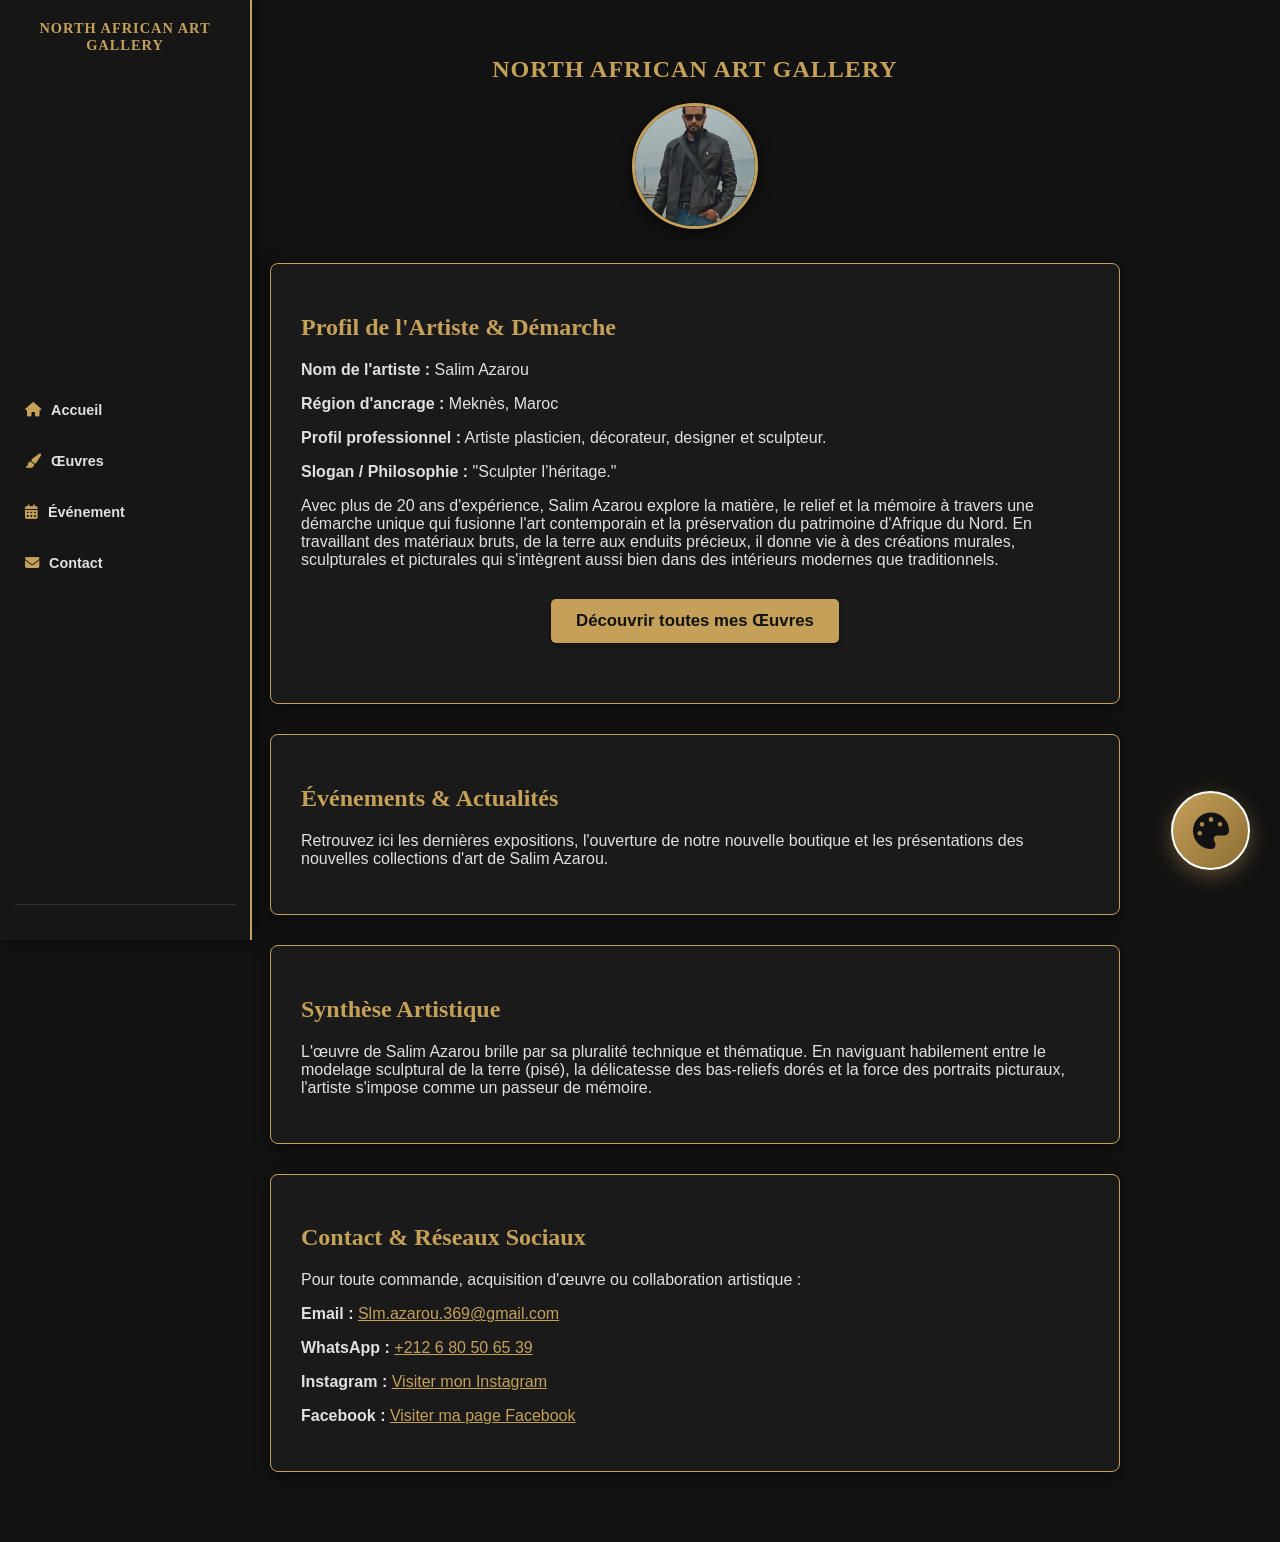
==== index.html @ 8466aedf "Change gallery name and restructure header Updated gallery name and modified header structure." ====
<!DOCTYPE html>
<html lang="fr">
<head>
    <meta charset="UTF-8">
    <meta name="viewport" content="width=device-width, initial-scale=1.0">
    <title>Salim Azarou | Artiste Plasticien & Sculpteur</title>
    <link rel="stylesheet" href="style.css">
    <link rel="stylesheet" href="https://cdnjs.cloudflare.com/ajax/libs/font-awesome/6.4.0/css/all.min.css">
</head>
<body>

    <!-- Barre de menu verticale à gauche -->
    <nav class="vertical-sidebar">
        <div class="sidebar-brand">NORTH AFRICAN ART GALLERY</div>
        <ul class="sidebar-menu">
            <li><a href="index.html"><i class="fa-solid fa-house"></i> Accueil</a></li>
            <li><a href="oeuvres.html"><i class="fa-solid fa-paintbrush"></i> Œuvres</a></li>
            <li><a href="#evenements"><i class="fa-solid fa-calendar-days"></i> Événement</a></li>
            <li><a href="#contact"><i class="fa-solid fa-envelope"></i> Contact</a></li>
        </ul>
        <div class="sidebar-lang">
            <div id="google_translate_element"></div>
        </div>
    </nav>

    <!-- Contenu Principal -->
    <main class="main-container">
        
        <!-- Titre et Photo de profil centrés en haut -->
        <header class="top-profile-header">
            <h1 class="gallery-title-top">NORTH AFRICAN ART GALLERY</h1>
            <div class="profile-photo-container">
                <img src="Screenshot_20260224-011704_Photos.jpg" alt="Salim Azarou">
            </div>
        </header>

        <section id="biographie">
            <h2>Profil de l'Artiste & Démarche</h2>
            <p><strong>Nom de l'artiste :</strong> Salim Azarou</p>
            <p><strong>Région d'ancrage :</strong> Meknès, Maroc</p>
            <p><strong>Profil professionnel :</strong> Artiste plasticien, décorateur, designer et sculpteur.</p>
            <p><strong>Slogan / Philosophie :</strong> "Sculpter l’héritage."</p>
            
            <p>Avec plus de 20 ans d'expérience, Salim Azarou explore la matière, le relief et la mémoire à travers une démarche unique qui fusionne l'art contemporain et la préservation du patrimoine d'Afrique du Nord. En travaillant des matériaux bruts, de la terre aux enduits précieux, il donne vie à des créations murales, sculpturales et picturales qui s'intègrent aussi bien dans des intérieurs modernes que traditionnels.</p>
            
            <div style="text-align: center; margin: 30px 0;">
                <a href="oeuvres.html" class="btn-gold">Découvrir toutes mes Œuvres</a>
            </div>
        </section>

        <section id="evenements">
            <h2>Événements & Actualités</h2>
            <p>Retrouvez ici les dernières expositions, l'ouverture de notre nouvelle boutique et les présentations des nouvelles collections d'art de Salim Azarou.</p>
        </section>

        <section id="synthese">
            <h2>Synthèse Artistique</h2>
            <p>L'œuvre de Salim Azarou brille par sa pluralité technique et thématique. En naviguant habilement entre le modelage sculptural de la terre (pisé), la délicatesse des bas-reliefs dorés et la force des portraits picturaux, l'artiste s'impose comme un passeur de mémoire.</p>
        </section>

        <section id="contact">
            <h2>Contact & Réseaux Sociaux</h2>
            <p>Pour toute commande, acquisition d'œuvre ou collaboration artistique :</p>
            <p><strong>Email :</strong> <a href="mailto:Slm.azarou.369@gmail.com">Slm.azarou.369@gmail.com</a></p>
            <p><strong>WhatsApp :</strong> <a href="https://wa.me/212680506539" target="_blank">+212 6 80 50 65 39</a></p>
            <p><strong>Instagram :</strong> <a href="https://www.instagram.com/north_african_art_gallery?igsh=MWZuMmRwcTVtdHl6aA==" target="_blank">Visiter mon Instagram</a></p>
            <p><strong>Facebook :</strong> <a href="https://www.facebook.com/share/192NMe3BD4/" target="_blank">Visiter ma page Facebook</a></p>
        </section>
    </main>

    <!-- Bouton Flottant Palette / Q-R en Bas à Droite -->
    <a href="https://telegram.org/dl" target="_blank" class="telegram-float" title="Questions / Réponses sur Telegram">
        <i class="fa-solid fa-palette"></i>
        <span class="telegram-tooltip">Q/R Direct</span>
    </a>

    <!-- Script de Traduction Automatique -->
    <script type="text/javascript">
        function googleTranslateElementInit() {
            new google.translate.TranslateElement({
                pageLanguage: 'fr',
                includedLanguages: 'fr,en,ar',
                layout: google.translate.TranslateElement.InlineLayout.SIMPLE
            }, 'google_translate_element');
        }
    </script>
    <script type="text/javascript" src="//translate.google.com/translate_a/element.js?cb=googleTranslateElementInit"></script>

</body>
</html>
---- style.css ----
/* Style général de base */
body {
    background-color: #121212;
    color: #e0e0e0;
    font-family: 'Segoe UI', Tahoma, Geneva, Verdana, sans-serif;
    margin: 0;
    padding: 0;
}

/* Barre de menu verticale à gauche */
.vertical-sidebar {
    position: fixed;
    top: 0;
    left: 0;
    width: 220px;
    height: 100vh;
    background-color: #161616;
    border-right: 2px solid #c5a059;
    padding: 20px 15px;
    display: flex;
    flex-direction: column;
    justify-content: space-between;
    z-index: 1000;
    box-shadow: 4px 0 15px rgba(0,0,0,0.5);
}

.sidebar-brand {
    color: #c5a059;
    font-size: 0.9em;
    font-weight: bold;
    font-family: 'Georgia', serif;
    text-align: center;
    margin-bottom: 30px;
    letter-spacing: 1px;
}

.sidebar-menu {
    list-style: none;
    padding: 0;
    margin: 0;
}

.sidebar-menu li {
    margin-bottom: 15px;
}

.sidebar-menu li a {
    color: #e0e0e0;
    text-decoration: none;
    font-weight: bold;
    font-size: 0.9em;
    display: flex;
    align-items: center;
    gap: 10px;
    padding: 10px;
    border-radius: 5px;
    transition: background 0.3s, color 0.3s;
}

.sidebar-menu li a i {
    color: #c5a059;
}

.sidebar-menu li a:hover {
    background-color: #222;
    color: #c5a059;
}

.sidebar-lang {
    text-align: center;
    padding-top: 15px;
    border-top: 1px solid #333;
}

#google_translate_element select {
    background-color: #121212;
    color: #c5a059;
    border: 1px solid #c5a059;
    padding: 5px;
    border-radius: 4px;
    font-weight: bold;
    cursor: pointer;
    width: 100%;
}

#google_translate_element .goog-te-gadget {
    color: transparent !important;
}

#google_translate_element .goog-te-gadget span {
    display: none;
}

/* Contenu Principal */
.main-container {
    margin-left: 250px;
    max-width: 850px;
    padding: 40px 20px;
}

/* En-tête avec titre et photo de profil centrés */
.top-profile-header {
    text-align: center;
    margin-bottom: 30px;
}

.gallery-title-top {
    color: #c5a059;
    font-size: 1.5em;
    font-family: 'Georgia', serif;
    margin-bottom: 20px;
    letter-spacing: 1px;
}

.profile-photo-container img {
    width: 120px;
    height: 120px;
    border-radius: 50%;
    object-fit: cover;
    border: 3px solid #c5a059;
    box-shadow: 0 4px 15px rgba(0,0,0,0.6);
}

section {
    background-color: #1a1a1a;
    border: 1px solid #c5a059;
    border-radius: 8px;
    padding: 30px;
    margin-bottom: 30px;
    box-shadow: 0 4px 15px rgba(0,0,0,0.5);
}

h1, h2, h3 {
    color: #c5a059;
    font-family: 'Georgia', serif;
}

a {
    color: #c5a059;
}

.btn-gold {
    background-color: #c5a059;
    color: #121212;
    padding: 12px 25px;
    text-decoration: none;
    font-weight: bold;
    border-radius: 5px;
    font-size: 1.05em;
    box-shadow: 0 4px 6px rgba(0,0,0,0.3);
    display: inline-block;
}

.btn-gold:hover {
    background-color: #dfbd75;
}

/* Bouton Flottant Palette / Q-R en Bas à Droite */
.telegram-float {
    position: fixed;
    bottom: 30px;
    right: 30px;
    background: linear-gradient(135deg, #c5a059, #8c6d33);
    color: #121212;
    width: 75px;
    height: 75px;
    border-radius: 50%;
    display: flex;
    align-items: center;
    justify-content: center;
    font-size: 36px;
    box-shadow: 0 6px 20px rgba(197, 160, 89, 0.4);
    z-index: 9999;
    transition: transform 0.3s ease, box-shadow 0.3s;
    text-decoration: none;
    border: 2px solid #fff;
}

.telegram-float:hover {
    transform: scale(1.12);
    box-shadow: 0 8px 25px rgba(197, 160, 89, 0.7);
}

.telegram-tooltip {
    position: absolute;
    right: 85px;
    background-color: #1a1a1a;
    color: #c5a059;
    border: 1px solid #c5a059;
    padding: 6px 12px;
    border-radius: 4px;
    font-size: 0.85em;
    font-weight: bold;
    white-space: nowrap;
    opacity: 0;
    pointer-events: none;
    transition: opacity 0.3s;
}

.telegram-float:hover .telegram-tooltip {
    opacity: 1;
}

/* Sur les téléphones portables */
@media (max-width: 768px) {
    .vertical-sidebar {
        position: relative;
        width: 100%;
        height: auto;
        box-shadow: none;
    }
    .main-container {
        margin-left: 0;
        padding: 20px 10px;
    }
}
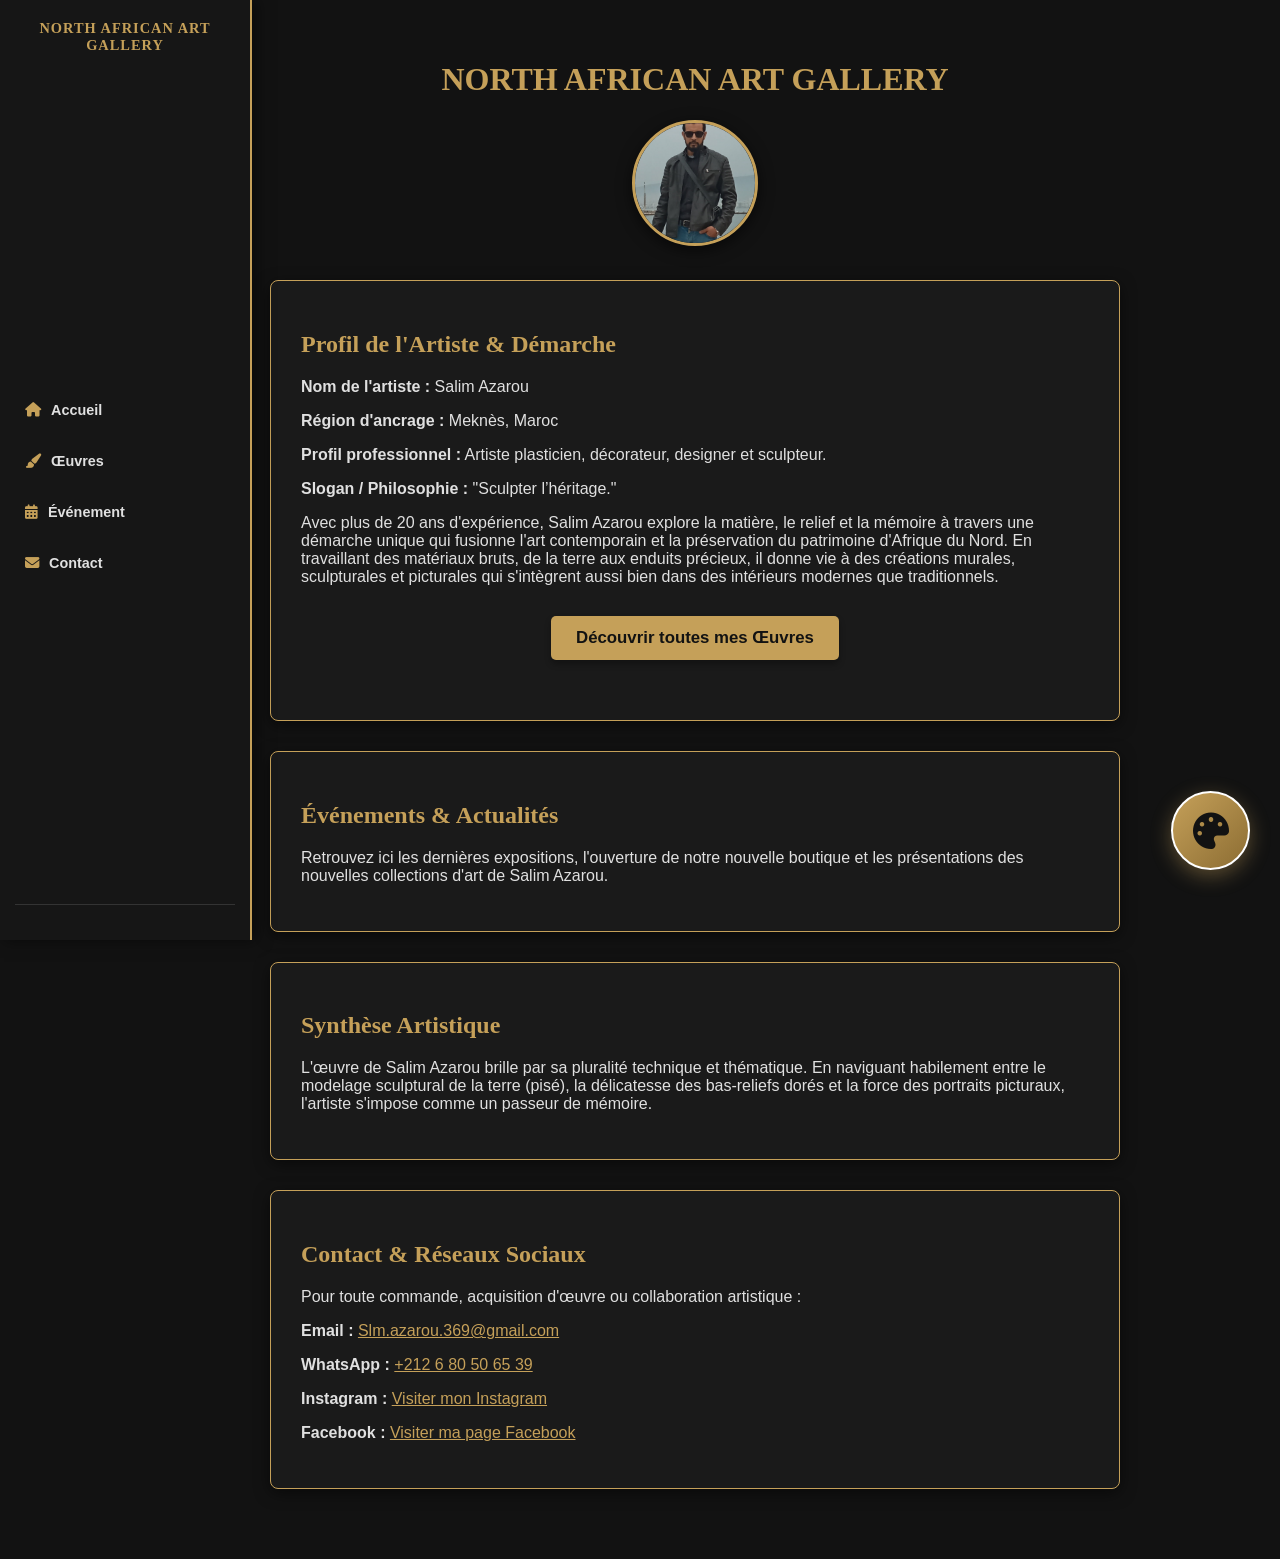
==== commit 07efe9d3: "Update header title and comment for clarity" ====
--- a/index.html
+++ b/index.html
@@ -26,9 +26,9 @@
     <!-- Contenu Principal -->
     <main class="main-container">
         
-        <!-- Titre et Photo de profil centrés en haut -->
+        <!-- En-tête avec titre multicolore géant et photo de profil -->
         <header class="top-profile-header">
-            <h1 class="gallery-title-top">NORTH AFRICAN ART GALLERY</h1>
+            <h1 class="gallery-title-rainbow">NORTH AFRICAN ART GALLERY</h1>
             <div class="profile-photo-container">
                 <img src="Screenshot_20260224-011704_Photos.jpg" alt="Salim Azarou">
             </div>
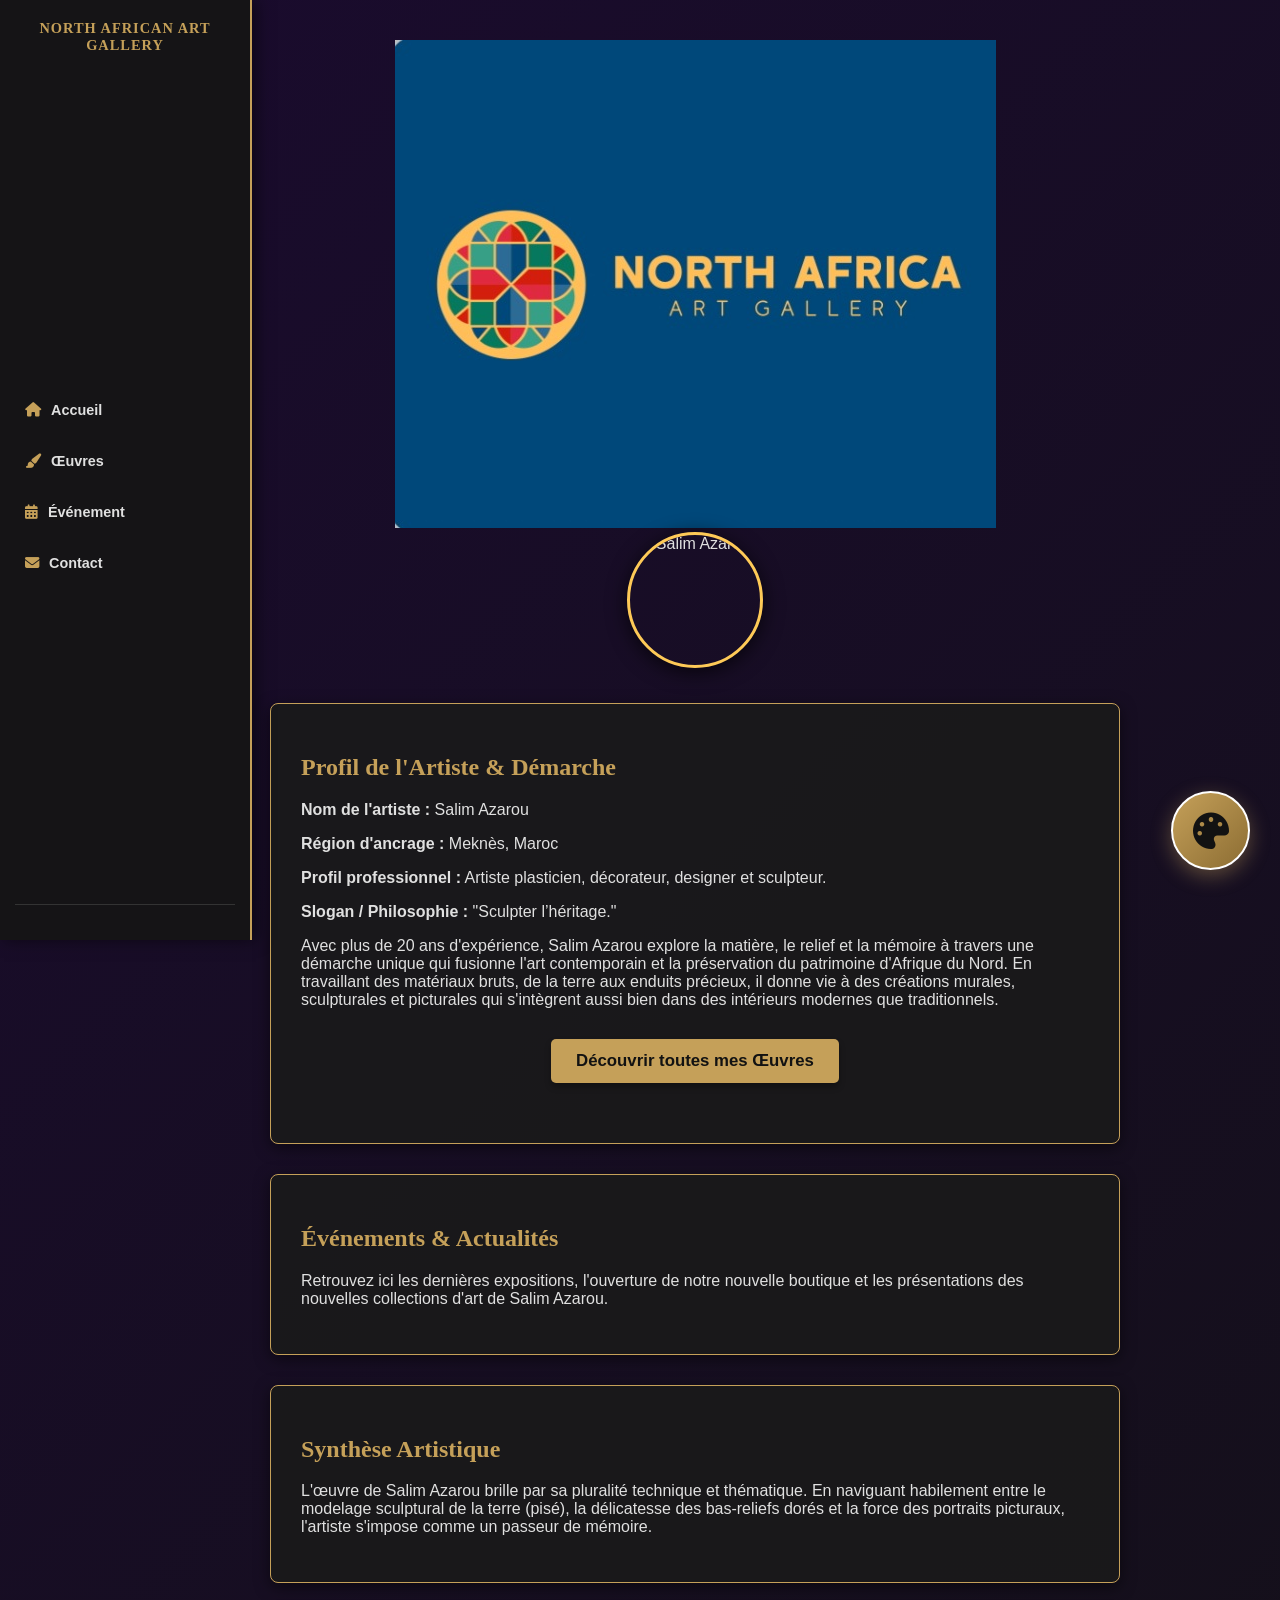
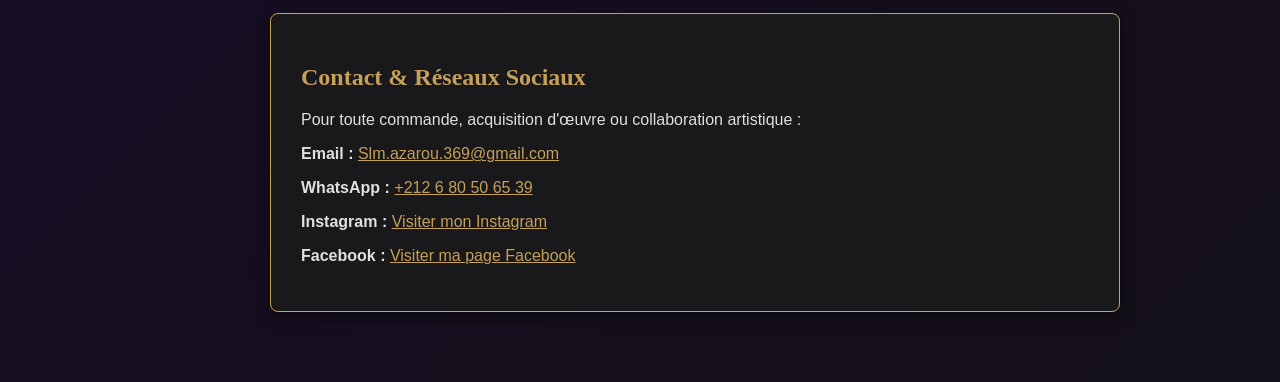
==== commit 3f5fa47a: "Update index.html" ====
--- a/index.html
+++ b/index.html
@@ -26,11 +26,13 @@
     <!-- Contenu Principal -->
     <main class="main-container">
         
-        <!-- En-tête avec titre multicolore géant et photo de profil -->
+        <!-- En-tête avec le Logo à la place du texte et la photo de profil -->
         <header class="top-profile-header">
-            <h1 class="gallery-title-rainbow">NORTH AFRICAN ART GALLERY</h1>
+            <div class="logo-container">
+                <img src="logo.jpg" alt="North African Art Gallery Logo" class="gallery-logo">
+            </div>
             <div class="profile-photo-container">
-                <img src="Screenshot_20260224-011704_Photos.jpg" alt="Salim Azarou">
+                <img src="profil.jpg" alt="Salim Azarou" class="profile-img">
             </div>
         </header>
 
@@ -68,7 +70,7 @@
         </section>
     </main>
 
-    <!-- Bouton Flottant Palette / Q-R en Bas à Droite -->
+    <!-- Bouton Flottant en Bas à Droite -->
     <a href="https://telegram.org/dl" target="_blank" class="telegram-float" title="Questions / Réponses sur Telegram">
         <i class="fa-solid fa-palette"></i>
         <span class="telegram-tooltip">Q/R Direct</span>
--- a/style.css
+++ b/style.css
@@ -1,10 +1,18 @@
-/* Style général de base */
+/* Arrière-plan de la page multicolore et fluide */
 body {
-    background-color: #121212;
+    background: linear-gradient(135deg, #1a0b2e, #121212, #0b222e, #2e1a0b);
+    background-size: 400% 400%;
+    animation: gradientBackground 15s ease infinite;
     color: #e0e0e0;
     font-family: 'Segoe UI', Tahoma, Geneva, Verdana, sans-serif;
     margin: 0;
     padding: 0;
+}
+
+@keyframes gradientBackground {
+    0% { background-position: 0% 50%; }
+    50% { background-position: 100% 50%; }
+    100% { background-position: 0% 50%; }
 }
 
 /* Barre de menu verticale à gauche */
@@ -14,7 +22,7 @@
     left: 0;
     width: 220px;
     height: 100vh;
-    background-color: #161616;
+    background-color: rgba(22, 22, 22, 0.95);
     border-right: 2px solid #c5a059;
     padding: 20px 15px;
     display: flex;
@@ -98,31 +106,40 @@
     padding: 40px 20px;
 }
 
-/* En-tête avec titre et photo de profil centrés */
+/* En-tête */
 .top-profile-header {
     text-align: center;
-    margin-bottom: 30px;
-}
-
-.gallery-title-top {
-    color: #c5a059;
-    font-size: 1.5em;
+    margin-bottom: 35px;
+}
+
+/* Titre de la galerie grand, centré, aux lettres multicolores */
+.gallery-title-rainbow {
+    font-size: 2.2em;
     font-family: 'Georgia', serif;
+    font-weight: bold;
     margin-bottom: 20px;
-    letter-spacing: 1px;
-}
-
+    letter-spacing: 2px;
+    background: linear-gradient(45deg, #ff6b6b, #feca57, #48dbfb, #ff9ff3, #54a0ff, #1dd1a1);
+    -webkit-background-clip: text;
+    -webkit-text-fill-color: transparent;
+    text-shadow: 0 5px 15px rgba(0,0,0,0.3);
+}
+
+/* TAILLE FORCÉE DE LA PHOTO DE PROFIL (pour qu'elle ne soit plus géante) */
 .profile-photo-container img {
-    width: 120px;
-    height: 120px;
-    border-radius: 50%;
-    object-fit: cover;
-    border: 3px solid #c5a059;
-    box-shadow: 0 4px 15px rgba(0,0,0,0.6);
+    width: 130px !important;
+    height: 130px !important;
+    max-width: 130px !important;
+    max-height: 130px !important;
+    border-radius: 50% !important;
+    object-fit: cover !important;
+    border: 3px solid #feca57;
+    box-shadow: 0 4px 20px rgba(0,0,0,0.7);
+    display: inline-block !important;
 }
 
 section {
-    background-color: #1a1a1a;
+    background-color: rgba(26, 26, 26, 0.9);
     border: 1px solid #c5a059;
     border-radius: 8px;
     padding: 30px;
@@ -155,7 +172,7 @@
     background-color: #dfbd75;
 }
 
-/* Bouton Flottant Palette / Q-R en Bas à Droite */
+/* Bouton Flottant en Bas à Droite */
 .telegram-float {
     position: fixed;
     bottom: 30px;
@@ -213,4 +230,7 @@
         margin-left: 0;
         padding: 20px 10px;
     }
-}
+    .gallery-title-rainbow {
+        font-size: 1.6em;
+    }
+}
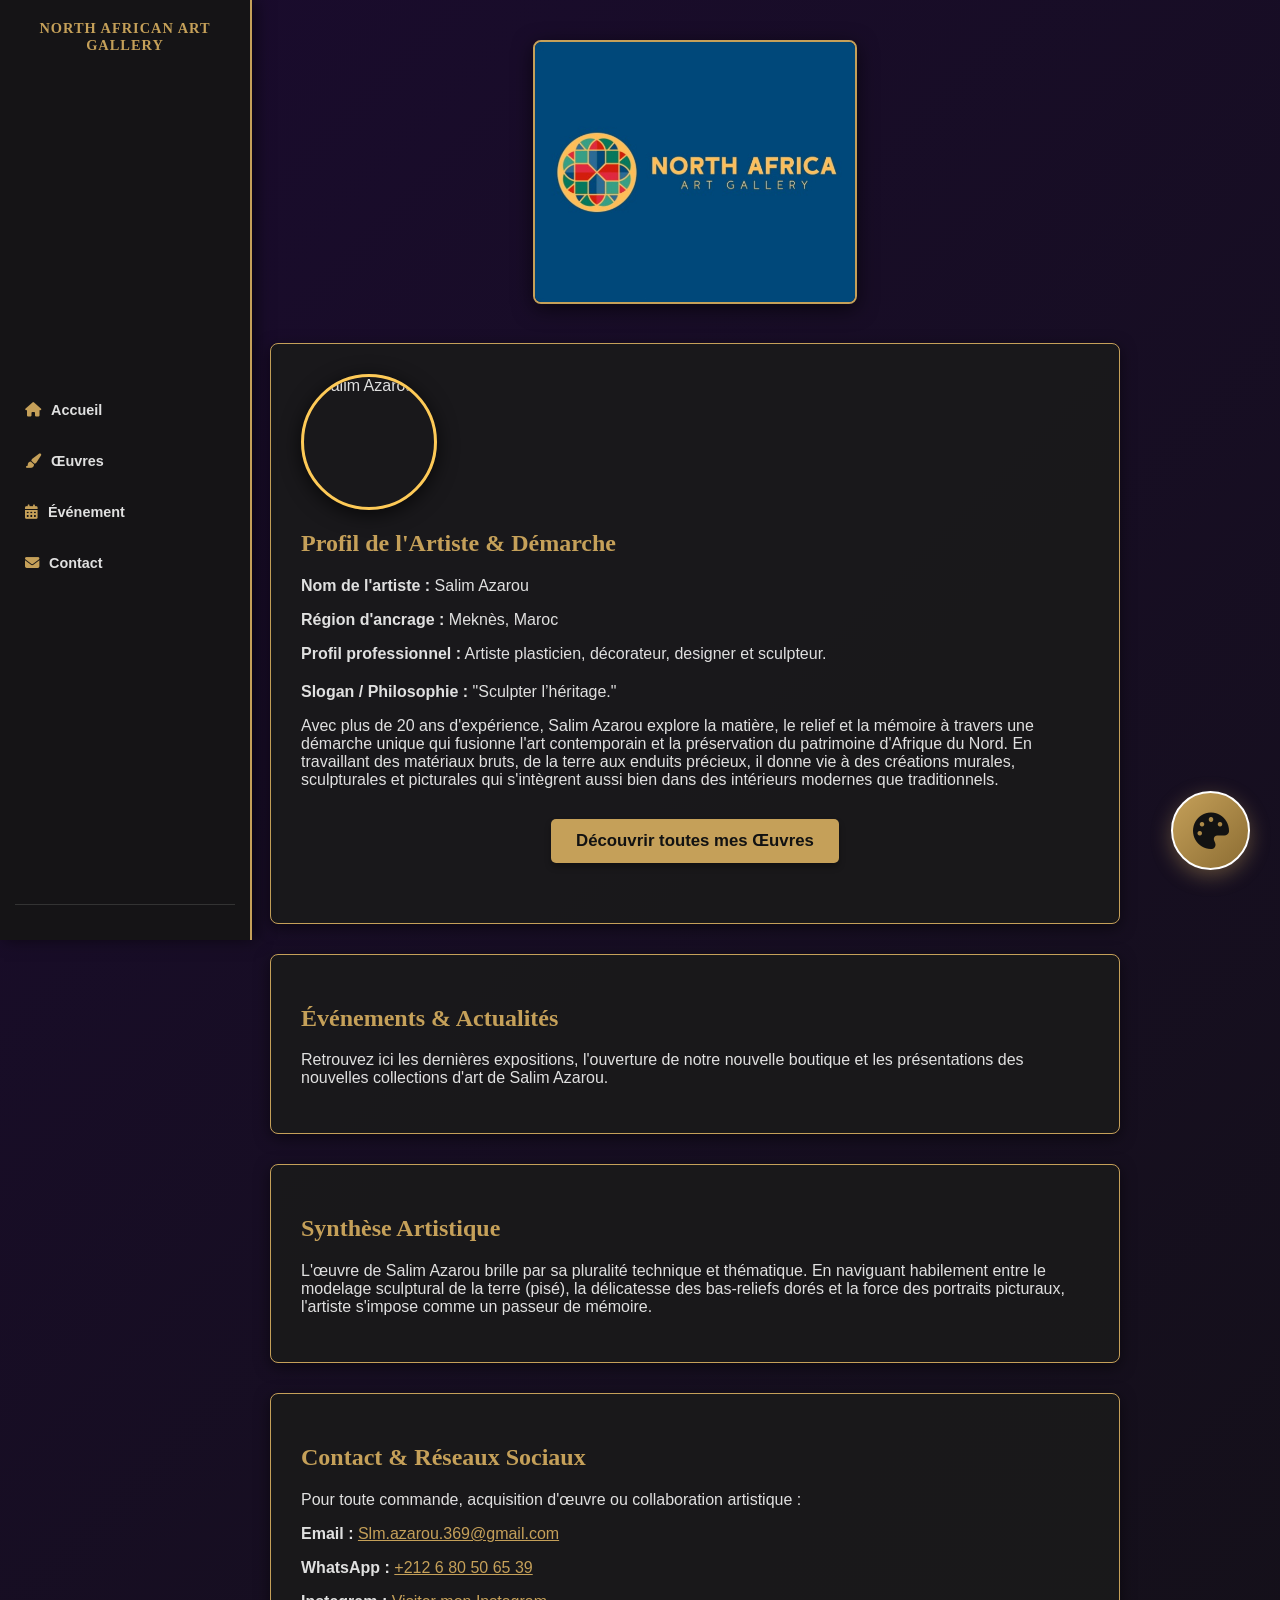
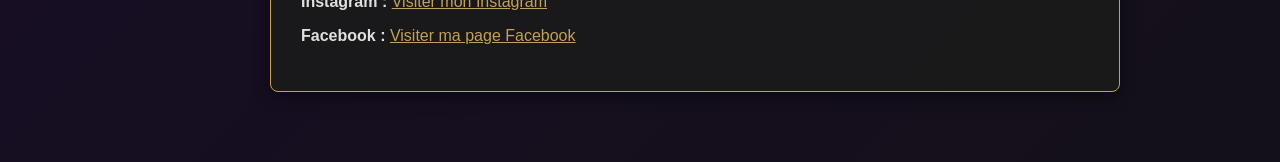
==== commit 905bde47: "Revise artist profile layout and add profile photo Updated the artist profile section to include a p" ====
--- a/index.html
+++ b/index.html
@@ -26,22 +26,28 @@
     <!-- Contenu Principal -->
     <main class="main-container">
         
-        <!-- En-tête avec le Logo à la place du texte et la photo de profil -->
+        <!-- En-tête uniquement avec le Logo -->
         <header class="top-profile-header">
             <div class="logo-container">
                 <img src="logo.jpg" alt="North African Art Gallery Logo" class="gallery-logo">
             </div>
-            <div class="profile-photo-container">
-                <img src="profil.jpg" alt="Salim Azarou" class="profile-img">
-            </div>
         </header>
 
         <section id="biographie">
-            <h2>Profil de l'Artiste & Démarche</h2>
-            <p><strong>Nom de l'artiste :</strong> Salim Azarou</p>
-            <p><strong>Région d'ancrage :</strong> Meknès, Maroc</p>
-            <p><strong>Profil professionnel :</strong> Artiste plasticien, décorateur, designer et sculpteur.</p>
-            <p><strong>Slogan / Philosophie :</strong> "Sculpter l’héritage."</p>
+            <!-- La photo de profil est ici, bien intégrée et visible à côté ou au-dessus du texte -->
+            <div class="bio-header-flex">
+                <div class="profile-photo-container">
+                    <img src="profil.jpg" alt="Salim Azarou" class="profile-img">
+                </div>
+                <div>
+                    <h2>Profil de l'Artiste & Démarche</h2>
+                    <p><strong>Nom de l'artiste :</strong> Salim Azarou</p>
+                    <p><strong>Région d'ancrage :</strong> Meknès, Maroc</p>
+                    <p><strong>Profil professionnel :</strong> Artiste plasticien, décorateur, designer et sculpteur.</p>
+                </div>
+            </div>
+
+            <p style="margin-top: 20px;"><strong>Slogan / Philosophie :</strong> "Sculpter l’héritage."</p>
             
             <p>Avec plus de 20 ans d'expérience, Salim Azarou explore la matière, le relief et la mémoire à travers une démarche unique qui fusionne l'art contemporain et la préservation du patrimoine d'Afrique du Nord. En travaillant des matériaux bruts, de la terre aux enduits précieux, il donne vie à des créations murales, sculpturales et picturales qui s'intègrent aussi bien dans des intérieurs modernes que traditionnels.</p>
             
--- a/style.css
+++ b/style.css
@@ -112,21 +112,22 @@
     margin-bottom: 35px;
 }
 
-/* Titre de la galerie grand, centré, aux lettres multicolores */
-.gallery-title-rainbow {
-    font-size: 2.2em;
-    font-family: 'Georgia', serif;
-    font-weight: bold;
-    margin-bottom: 20px;
-    letter-spacing: 2px;
-    background: linear-gradient(45deg, #ff6b6b, #feca57, #48dbfb, #ff9ff3, #54a0ff, #1dd1a1);
-    -webkit-background-clip: text;
-    -webkit-text-fill-color: transparent;
-    text-shadow: 0 5px 15px rgba(0,0,0,0.3);
-}
-
-/* TAILLE FORCÉE DE LA PHOTO DE PROFIL (pour qu'elle ne soit plus géante) */
-.profile-photo-container img {
+/* Style et taille du Logo en haut */
+.logo-container {
+    margin-bottom: 25px;
+}
+
+.gallery-logo {
+    max-width: 320px;
+    width: 100%;
+    height: auto;
+    border-radius: 8px;
+    box-shadow: 0 5px 20px rgba(0,0,0,0.6);
+    border: 2px solid #c5a059;
+}
+
+/* TAILLE STRICTE DE LA PHOTO DE PROFIL (pour qu'elle reste petite) */
+.profile-img {
     width: 130px !important;
     height: 130px !important;
     max-width: 130px !important;
@@ -230,7 +231,7 @@
         margin-left: 0;
         padding: 20px 10px;
     }
-    .gallery-title-rainbow {
-        font-size: 1.6em;
+    .gallery-logo {
+        max-width: 250px;
     }
 }
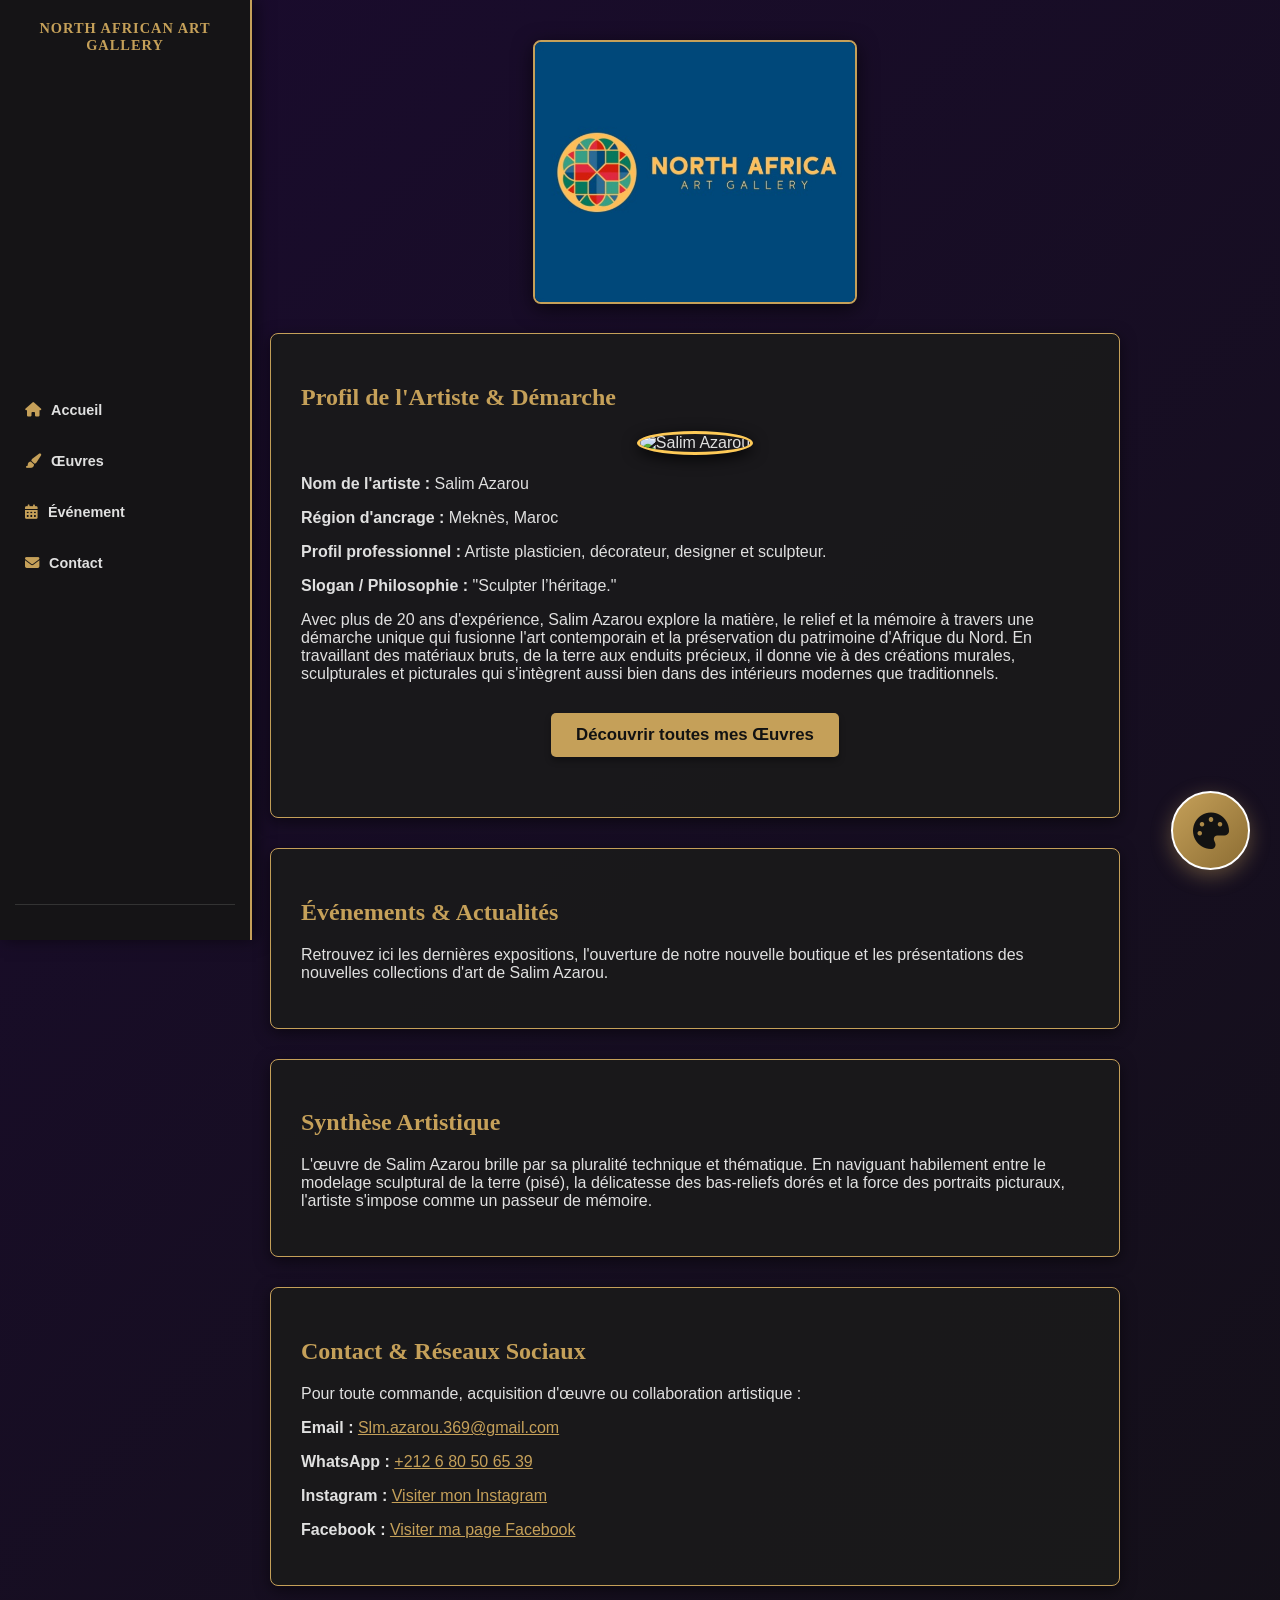
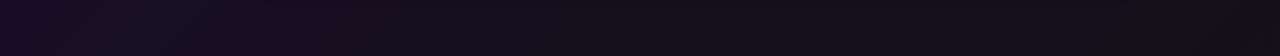
==== commit 76fca75a: "Refactor header and biography section in index.html" ====
--- a/index.html
+++ b/index.html
@@ -26,28 +26,25 @@
     <!-- Contenu Principal -->
     <main class="main-container">
         
-        <!-- En-tête uniquement avec le Logo -->
+        <!-- En-tête Logo -->
         <header class="top-profile-header">
             <div class="logo-container">
-                <img src="logo.jpg" alt="North African Art Gallery Logo" class="gallery-logo">
+                <img src="logo.jpg" alt="Logo de la Galerie" class="gallery-logo">
             </div>
         </header>
 
         <section id="biographie">
-            <!-- La photo de profil est ici, bien intégrée et visible à côté ou au-dessus du texte -->
-            <div class="bio-header-flex">
-                <div class="profile-photo-container">
-                    <img src="profil.jpg" alt="Salim Azarou" class="profile-img">
-                </div>
-                <div>
-                    <h2>Profil de l'Artiste & Démarche</h2>
-                    <p><strong>Nom de l'artiste :</strong> Salim Azarou</p>
-                    <p><strong>Région d'ancrage :</strong> Meknès, Maroc</p>
-                    <p><strong>Profil professionnel :</strong> Artiste plasticien, décorateur, designer et sculpteur.</p>
-                </div>
+            <h2>Profil de l'Artiste & Démarche</h2>
+            
+            <!-- PHOTO DE PROFIL DIRECTE ET SIMPLE -->
+            <div style="text-align: center; margin: 20px 0;">
+                <img src="profil.jpg" alt="Salim Azarou" style="width: 140px; height: 140px; border-radius: 50%; object-fit: cover; border: 3px solid #feca57; box-shadow: 0 4px 15px rgba(0,0,0,0.8);">
             </div>
 
-            <p style="margin-top: 20px;"><strong>Slogan / Philosophie :</strong> "Sculpter l’héritage."</p>
+            <p><strong>Nom de l'artiste :</strong> Salim Azarou</p>
+            <p><strong>Région d'ancrage :</strong> Meknès, Maroc</p>
+            <p><strong>Profil professionnel :</strong> Artiste plasticien, décorateur, designer et sculpteur.</p>
+            <p><strong>Slogan / Philosophie :</strong> "Sculpter l’héritage."</p>
             
             <p>Avec plus de 20 ans d'expérience, Salim Azarou explore la matière, le relief et la mémoire à travers une démarche unique qui fusionne l'art contemporain et la préservation du patrimoine d'Afrique du Nord. En travaillant des matériaux bruts, de la terre aux enduits précieux, il donne vie à des créations murales, sculpturales et picturales qui s'intègrent aussi bien dans des intérieurs modernes que traditionnels.</p>
             
--- a/style.css
+++ b/style.css
@@ -106,15 +106,14 @@
     padding: 40px 20px;
 }
 
-/* En-tête */
+/* En-tête Logo */
 .top-profile-header {
     text-align: center;
-    margin-bottom: 35px;
-}
-
-/* Style et taille du Logo en haut */
+    margin-bottom: 25px;
+}
+
 .logo-container {
-    margin-bottom: 25px;
+    margin-bottom: 10px;
 }
 
 .gallery-logo {
@@ -126,17 +125,21 @@
     border: 2px solid #c5a059;
 }
 
-/* TAILLE STRICTE DE LA PHOTO DE PROFIL (pour qu'elle reste petite) */
+/* Mise en page de la biographie avec la photo de profil visible */
+.bio-header-flex {
+    display: flex;
+    align-items: center;
+    gap: 20px;
+    flex-wrap: wrap;
+}
+
 .profile-img {
-    width: 130px !important;
-    height: 130px !important;
-    max-width: 130px !important;
-    max-height: 130px !important;
-    border-radius: 50% !important;
-    object-fit: cover !important;
+    width: 110px;
+    height: 110px;
+    border-radius: 50%;
+    object-fit: cover;
     border: 3px solid #feca57;
-    box-shadow: 0 4px 20px rgba(0,0,0,0.7);
-    display: inline-block !important;
+    box-shadow: 0 4px 15px rgba(0,0,0,0.7);
 }
 
 section {
@@ -234,4 +237,8 @@
     .gallery-logo {
         max-width: 250px;
     }
-}
+    .bio-header-flex {
+        flex-direction: column;
+        text-align: center;
+    }
+}
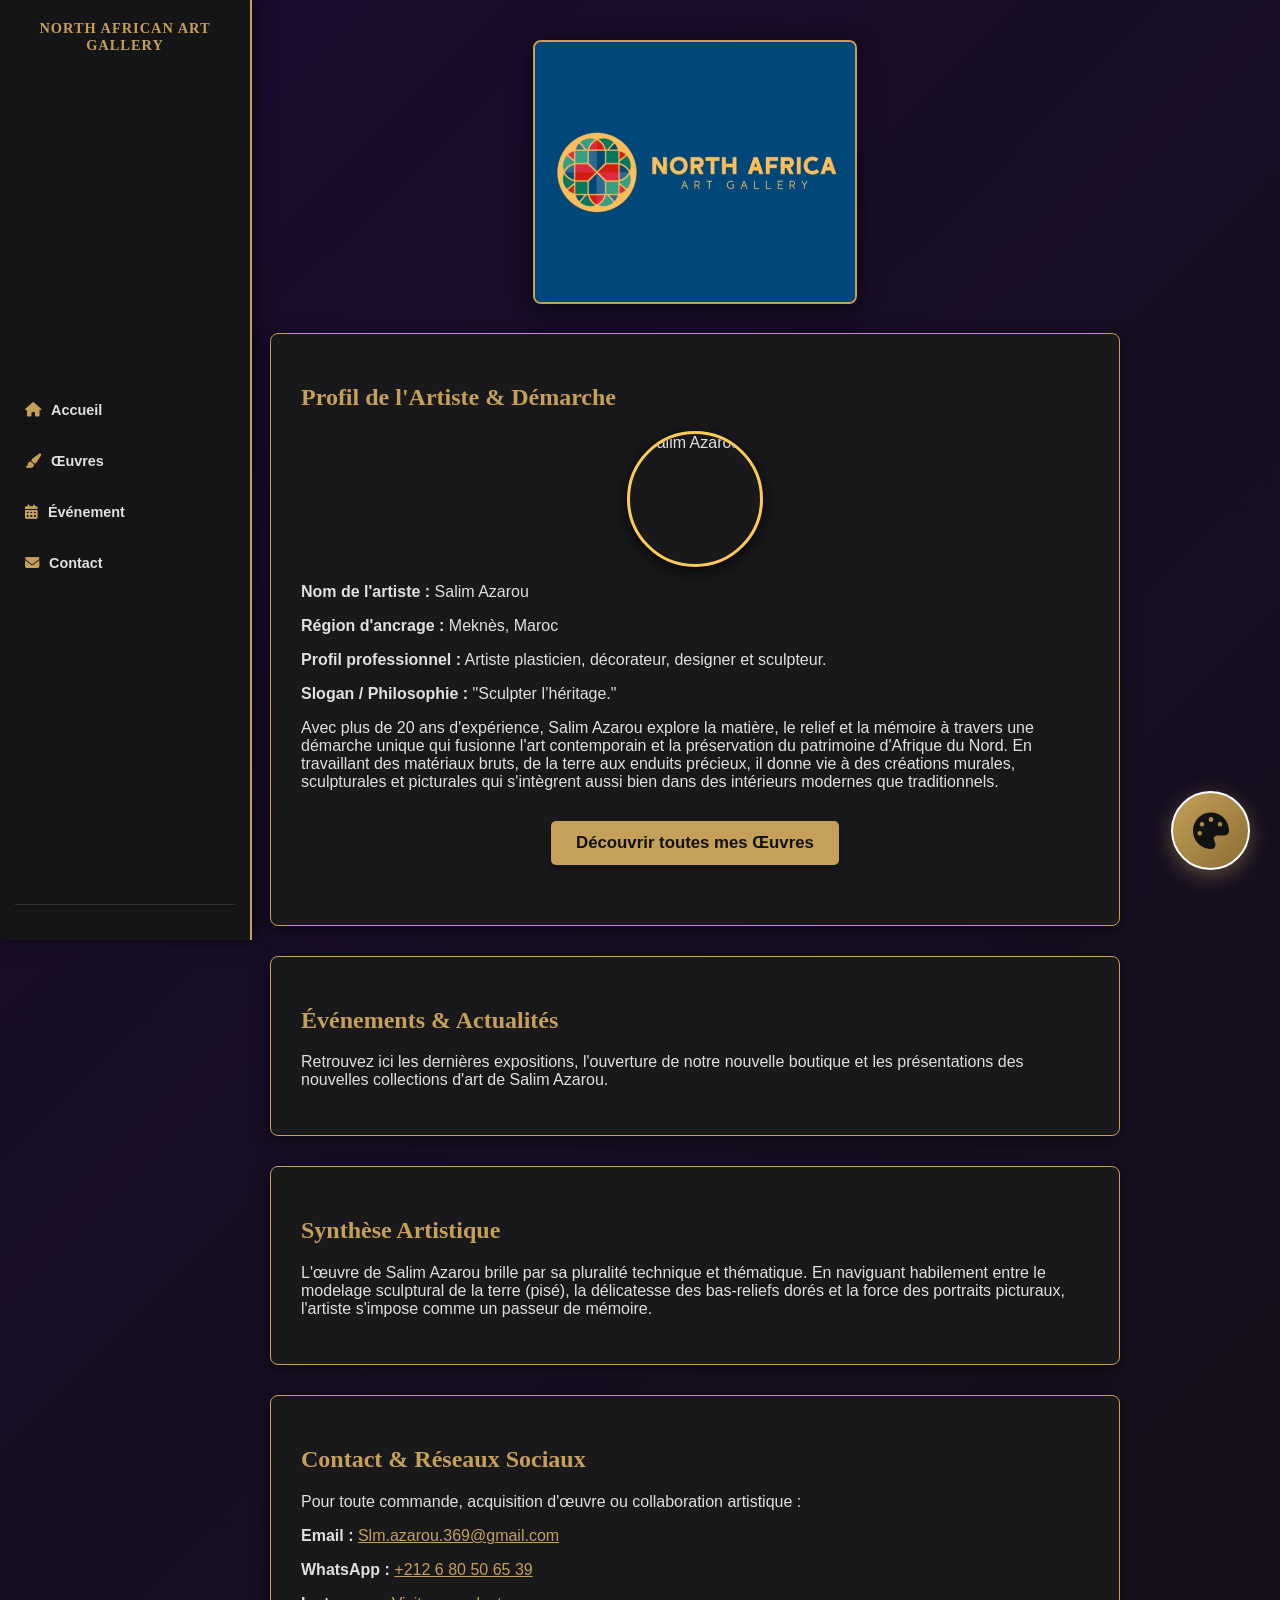
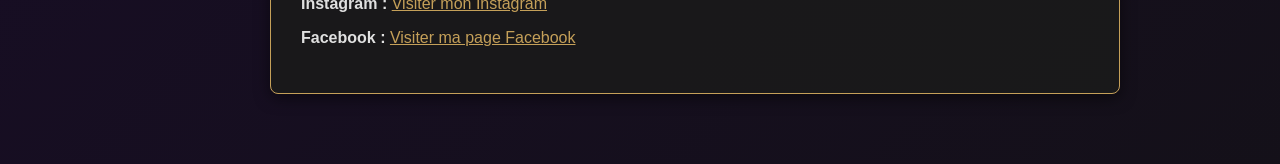
==== commit 7e211cb9: "Modify profile image dimensions and styling Updated profile image styling in the biography section." ====
--- a/index.html
+++ b/index.html
@@ -36,10 +36,8 @@
         <section id="biographie">
             <h2>Profil de l'Artiste & Démarche</h2>
             
-            <!-- PHOTO DE PROFIL DIRECTE ET SIMPLE -->
-            <div style="text-align: center; margin: 20px 0;">
-                <img src="profil.jpg" alt="Salim Azarou" style="width: 140px; height: 140px; border-radius: 50%; object-fit: cover; border: 3px solid #feca57; box-shadow: 0 4px 15px rgba(0,0,0,0.8);">
-            </div>
+            <img src="profil.jpg" alt="Salim Azarou" style="width: 130px !important; height: 130px !important; border-radius: 50% !important; object-fit: cover !important; border: 3px solid #feca57; box-shadow: 0 4px 15px rgba(0,0,0,0.8); display: block; margin: 0 auto 15px auto;">
+
 
             <p><strong>Nom de l'artiste :</strong> Salim Azarou</p>
             <p><strong>Région d'ancrage :</strong> Meknès, Maroc</p>
--- a/style.css
+++ b/style.css
@@ -112,10 +112,6 @@
     margin-bottom: 25px;
 }
 
-.logo-container {
-    margin-bottom: 10px;
-}
-
 .gallery-logo {
     max-width: 320px;
     width: 100%;
@@ -123,23 +119,6 @@
     border-radius: 8px;
     box-shadow: 0 5px 20px rgba(0,0,0,0.6);
     border: 2px solid #c5a059;
-}
-
-/* Mise en page de la biographie avec la photo de profil visible */
-.bio-header-flex {
-    display: flex;
-    align-items: center;
-    gap: 20px;
-    flex-wrap: wrap;
-}
-
-.profile-img {
-    width: 110px;
-    height: 110px;
-    border-radius: 50%;
-    object-fit: cover;
-    border: 3px solid #feca57;
-    box-shadow: 0 4px 15px rgba(0,0,0,0.7);
 }
 
 section {
@@ -237,8 +216,4 @@
     .gallery-logo {
         max-width: 250px;
     }
-    .bio-header-flex {
-        flex-direction: column;
-        text-align: center;
-    }
-}
+}
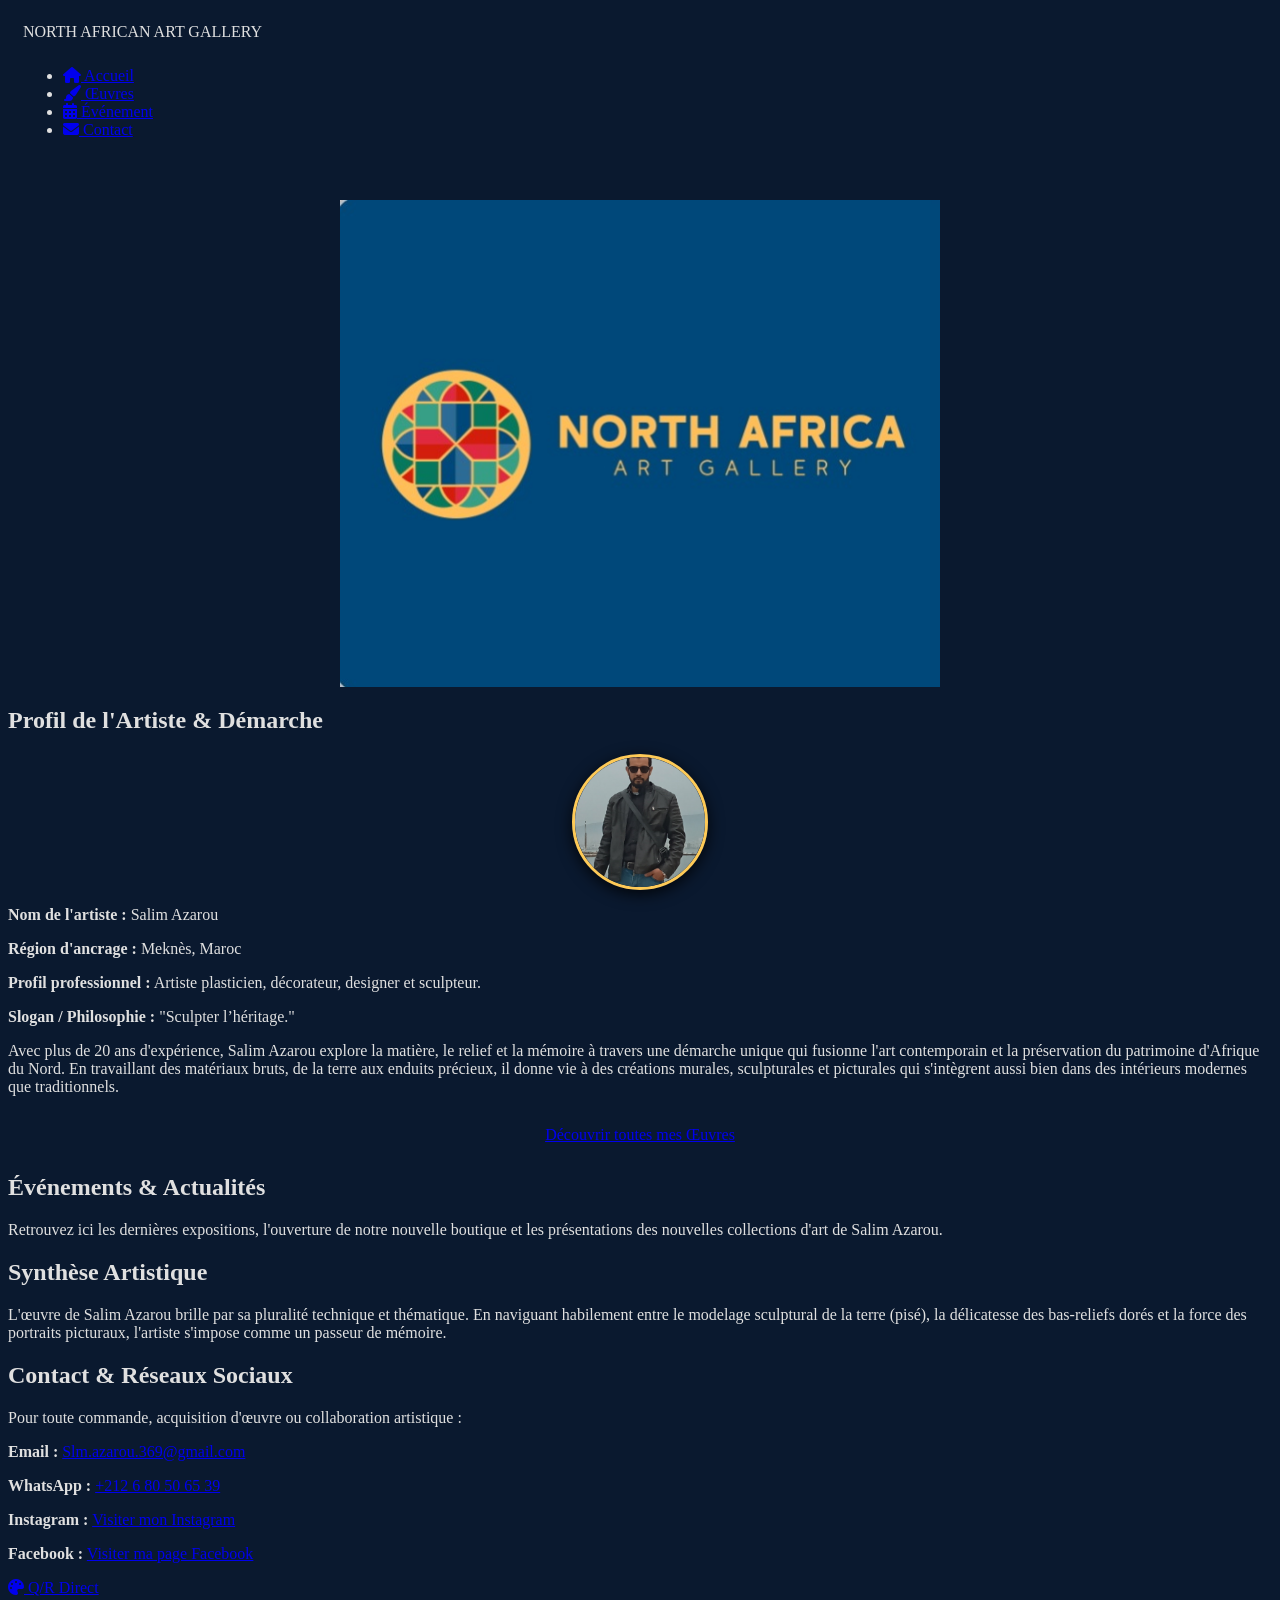
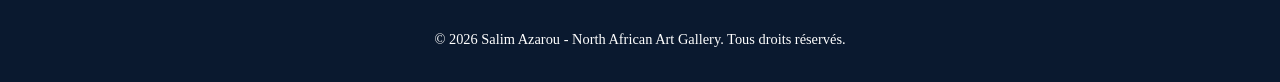
==== commit c8178d3d: "Add footer with copyright information" ====
--- a/index.html
+++ b/index.html
@@ -36,7 +36,7 @@
         <section id="biographie">
             <h2>Profil de l'Artiste & Démarche</h2>
             
-            <img src="profil.jpg" alt="Salim Azarou" style="width: 130px !important; height: 130px !important; border-radius: 50% !important; object-fit: cover !important; border: 3px solid #feca57; box-shadow: 0 4px 15px rgba(0,0,0,0.8); display: block; margin: 0 auto 15px auto;">
+            <img src="profil.jpg" alt="Salim Azarou" onerror="this.onerror=null; this.src='https://via.placeholder.com/130/1a1a1a/c5a059?text=Photo';" style="width: 130px !important; height: 130px !important; border-radius: 50% !important; object-fit: cover !important; border: 3px solid #feca57; box-shadow: 0 4px 15px rgba(0,0,0,0.8); display: block; margin: 0 auto 15px auto;">
 
 
             <p><strong>Nom de l'artiste :</strong> Salim Azarou</p>
@@ -88,6 +88,11 @@
         }
     </script>
     <script type="text/javascript" src="//translate.google.com/translate_a/element.js?cb=googleTranslateElementInit"></script>
+<footer>
+    <p style="text-align: center; color: #ffffff; font-size: 0.9rem; padding: 20px 0;">
+        © 2026 Salim Azarou - North African Art Gallery. Tous droits réservés.
+    </p>
+</footer>
 
 </body>
 </html>
--- a/style.css
+++ b/style.css
@@ -1,219 +1,43 @@
-/* Arrière-plan de la page multicolore et fluide */
+/* --- 1. Arrière-plan général de la page --- */
 body {
-    background: linear-gradient(135deg, #1a0b2e, #121212, #0b222e, #2e1a0b);
-    background-size: 400% 400%;
-    animation: gradientBackground 15s ease infinite;
-    color: #e0e0e0;
-    font-family: 'Segoe UI', Tahoma, Geneva, Verdana, sans-serif;
-    margin: 0;
-    padding: 0;
+    background-color: #0a192f !important;
+    color: #e0e0e0 !important;
+    background-image: none !important;
 }
 
-@keyframes gradientBackground {
-    0% { background-position: 0% 50%; }
-    50% { background-position: 100% 50%; }
-    100% { background-position: 0% 50%; }
+/* --- 2. Menu de navigation en haut à gauche (dégagé du logo) --- */
+nav, .sidebar {
+    position: relative !important;
+    top: 0 !important;
+    left: 0 !important;
+    display: flex !important;
+    flex-direction: column !important;
+    gap: 10px !important;
+    padding: 15px !important;
+    z-index: 100;
 }
 
-/* Barre de menu verticale à gauche */
-.vertical-sidebar {
-    position: fixed;
-    top: 0;
-    left: 0;
-    width: 220px;
-    height: 100vh;
-    background-color: rgba(22, 22, 22, 0.95);
-    border-right: 2px solid #c5a059;
-    padding: 20px 15px;
-    display: flex;
-    flex-direction: column;
-    justify-content: space-between;
-    z-index: 1000;
-    box-shadow: 4px 0 15px rgba(0,0,0,0.5);
+/* --- 3. Logo élargi et centré --- */
+.logo-container, .hero-logo, header {
+    text-align: center !important;
+    width: 100% !important;
+    margin: 20px auto !important;
 }
 
-.sidebar-brand {
-    color: #c5a059;
-    font-size: 0.9em;
-    font-weight: bold;
-    font-family: 'Georgia', serif;
-    text-align: center;
-    margin-bottom: 30px;
-    letter-spacing: 1px;
+.logo-container img, .hero-logo img, header img {
+    width: 90% !important;
+    max-width: 600px !important;
+    height: auto !important;
+    display: block !important;
+    margin: 0 auto !important;
 }
 
-.sidebar-menu {
-    list-style: none;
-    padding: 0;
-    margin: 0;
+/* --- 4. Photo de profil carrée --- */
+img[alt*="Profil"], img[src*="profil"], .profile-pic, .artist-photo {
+    width: 150px !important;
+    height: 150px !important;
+    border-radius: 0 !important; /* Force le format carré */
+    object-fit: cover !important;
+    display: block !important;
+    margin: 0 auto 15px auto !important;
 }
-
-.sidebar-menu li {
-    margin-bottom: 15px;
-}
-
-.sidebar-menu li a {
-    color: #e0e0e0;
-    text-decoration: none;
-    font-weight: bold;
-    font-size: 0.9em;
-    display: flex;
-    align-items: center;
-    gap: 10px;
-    padding: 10px;
-    border-radius: 5px;
-    transition: background 0.3s, color 0.3s;
-}
-
-.sidebar-menu li a i {
-    color: #c5a059;
-}
-
-.sidebar-menu li a:hover {
-    background-color: #222;
-    color: #c5a059;
-}
-
-.sidebar-lang {
-    text-align: center;
-    padding-top: 15px;
-    border-top: 1px solid #333;
-}
-
-#google_translate_element select {
-    background-color: #121212;
-    color: #c5a059;
-    border: 1px solid #c5a059;
-    padding: 5px;
-    border-radius: 4px;
-    font-weight: bold;
-    cursor: pointer;
-    width: 100%;
-}
-
-#google_translate_element .goog-te-gadget {
-    color: transparent !important;
-}
-
-#google_translate_element .goog-te-gadget span {
-    display: none;
-}
-
-/* Contenu Principal */
-.main-container {
-    margin-left: 250px;
-    max-width: 850px;
-    padding: 40px 20px;
-}
-
-/* En-tête Logo */
-.top-profile-header {
-    text-align: center;
-    margin-bottom: 25px;
-}
-
-.gallery-logo {
-    max-width: 320px;
-    width: 100%;
-    height: auto;
-    border-radius: 8px;
-    box-shadow: 0 5px 20px rgba(0,0,0,0.6);
-    border: 2px solid #c5a059;
-}
-
-section {
-    background-color: rgba(26, 26, 26, 0.9);
-    border: 1px solid #c5a059;
-    border-radius: 8px;
-    padding: 30px;
-    margin-bottom: 30px;
-    box-shadow: 0 4px 15px rgba(0,0,0,0.5);
-}
-
-h1, h2, h3 {
-    color: #c5a059;
-    font-family: 'Georgia', serif;
-}
-
-a {
-    color: #c5a059;
-}
-
-.btn-gold {
-    background-color: #c5a059;
-    color: #121212;
-    padding: 12px 25px;
-    text-decoration: none;
-    font-weight: bold;
-    border-radius: 5px;
-    font-size: 1.05em;
-    box-shadow: 0 4px 6px rgba(0,0,0,0.3);
-    display: inline-block;
-}
-
-.btn-gold:hover {
-    background-color: #dfbd75;
-}
-
-/* Bouton Flottant en Bas à Droite */
-.telegram-float {
-    position: fixed;
-    bottom: 30px;
-    right: 30px;
-    background: linear-gradient(135deg, #c5a059, #8c6d33);
-    color: #121212;
-    width: 75px;
-    height: 75px;
-    border-radius: 50%;
-    display: flex;
-    align-items: center;
-    justify-content: center;
-    font-size: 36px;
-    box-shadow: 0 6px 20px rgba(197, 160, 89, 0.4);
-    z-index: 9999;
-    transition: transform 0.3s ease, box-shadow 0.3s;
-    text-decoration: none;
-    border: 2px solid #fff;
-}
-
-.telegram-float:hover {
-    transform: scale(1.12);
-    box-shadow: 0 8px 25px rgba(197, 160, 89, 0.7);
-}
-
-.telegram-tooltip {
-    position: absolute;
-    right: 85px;
-    background-color: #1a1a1a;
-    color: #c5a059;
-    border: 1px solid #c5a059;
-    padding: 6px 12px;
-    border-radius: 4px;
-    font-size: 0.85em;
-    font-weight: bold;
-    white-space: nowrap;
-    opacity: 0;
-    pointer-events: none;
-    transition: opacity 0.3s;
-}
-
-.telegram-float:hover .telegram-tooltip {
-    opacity: 1;
-}
-
-/* Sur les téléphones portables */
-@media (max-width: 768px) {
-    .vertical-sidebar {
-        position: relative;
-        width: 100%;
-        height: auto;
-        box-shadow: none;
-    }
-    .main-container {
-        margin-left: 0;
-        padding: 20px 10px;
-    }
-    .gallery-logo {
-        max-width: 250px;
-    }
-}
